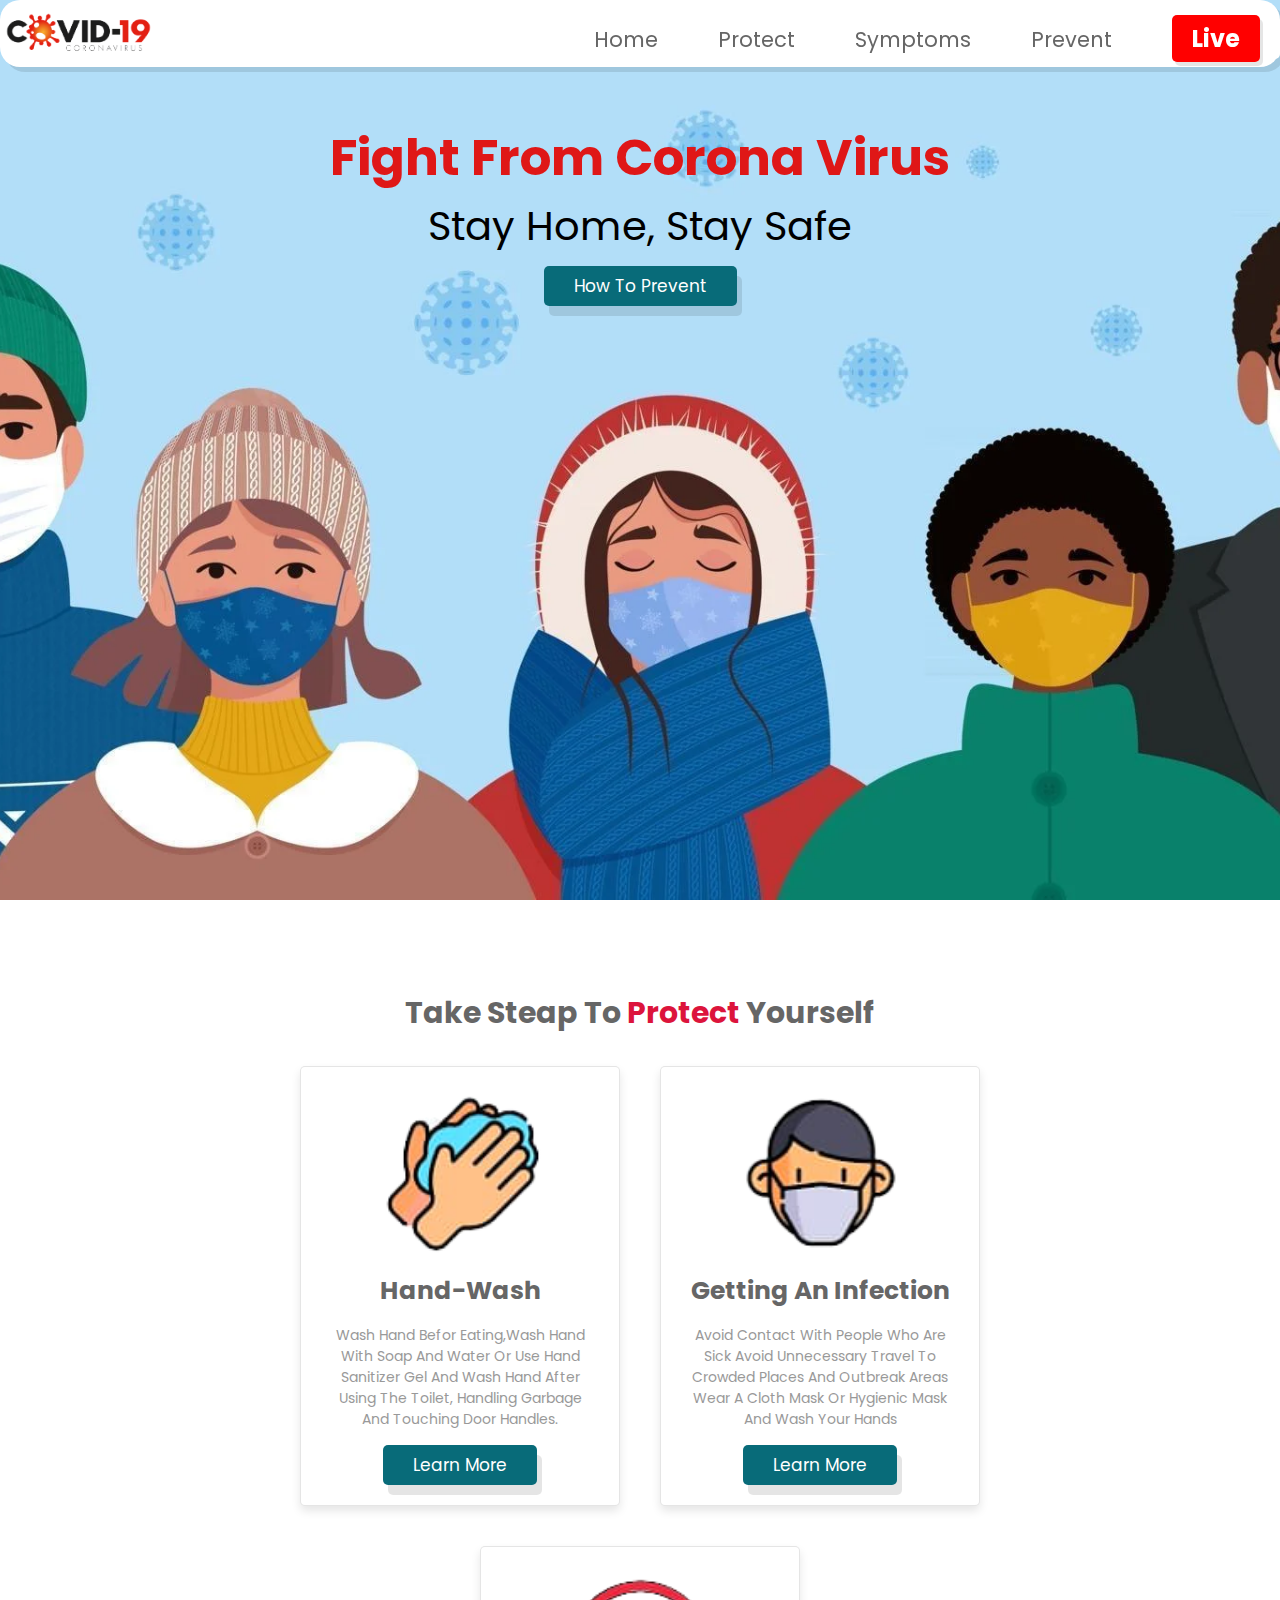
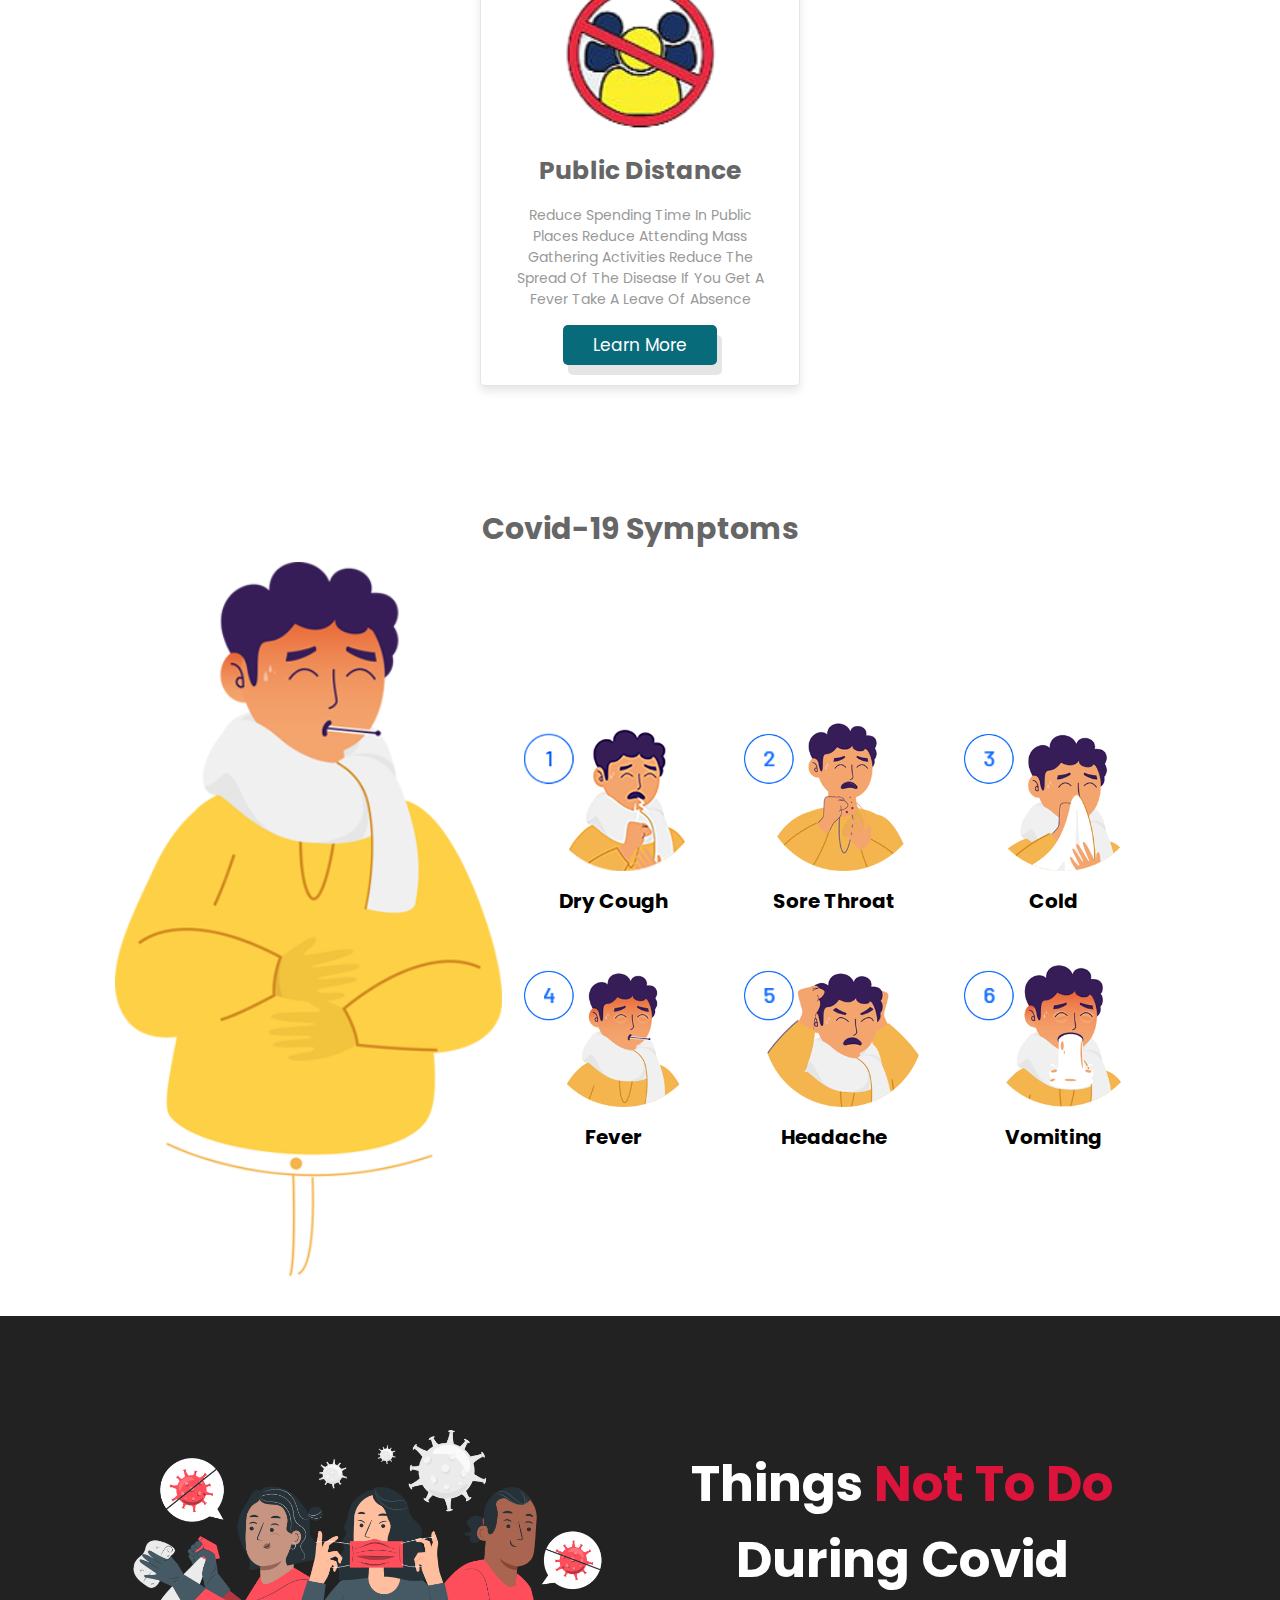
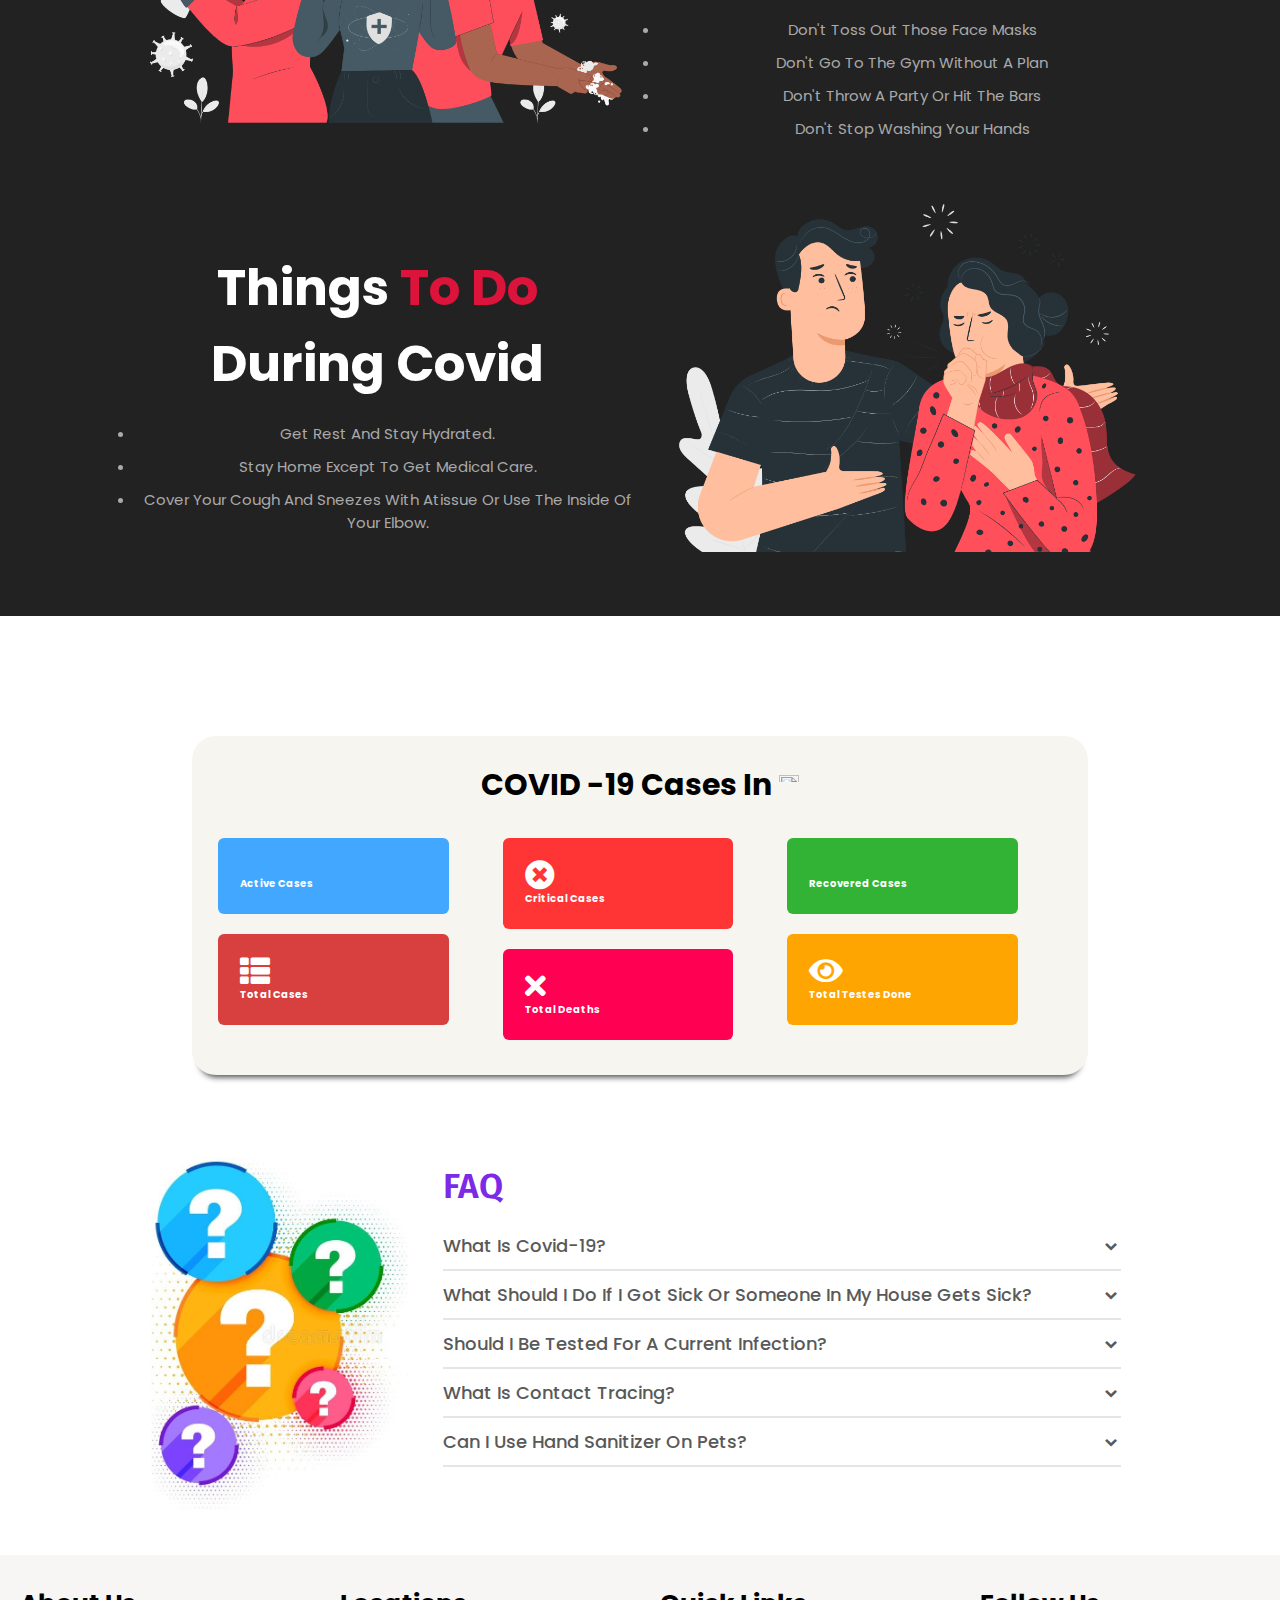
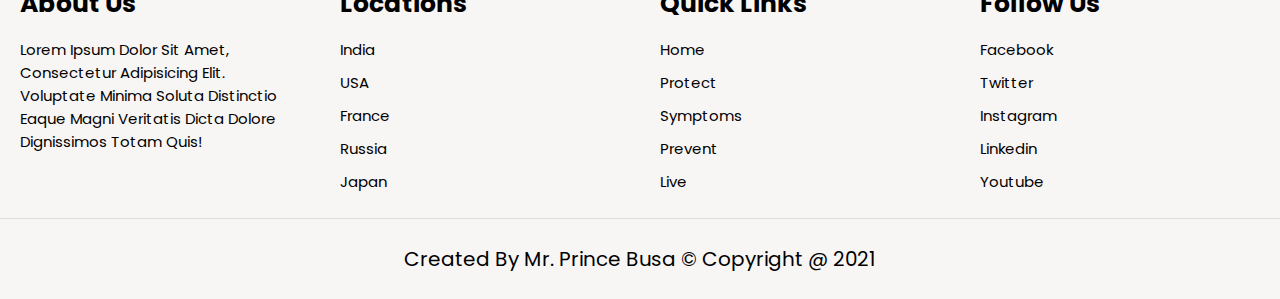
==== index.html @ fe10fa00 "my covid website" ====
<!DOCTYPE html>
<html lang="en">
<head>
    <meta charset="UTF-8">
    <meta http-equiv="X-UA-Compatible" content="IE=edge">
    <meta name="viewport" content="width=device-width, initial-scale=1.0">
    <title>Document</title>
    <link rel="stylesheet" href="style.css">
    <link href='https://unpkg.com/boxicons@2.0.7/css/boxicons.min.css' rel='stylesheet'>

    <link rel="stylesheet" href="https://cdnjs.cloudflare.com/ajax/libs/font-awesome/5.15.3/css/all.min.css">
</head>
<body>
    <header>
       <img class="logo" src="logo.png" alt="">

       <div id="menu" class="fas fa-bars"></div>

      <nav class="navbar">
          <a class="rf" href="#home">home</a>
          <a class="rf" href="#protect">protect</a>
          <a class="rf" href="#symptoms">symptoms</a>
          <a class="rf" href="#prevent">prevent</a>
          <a class="livebtn" href="#live" ><button class="btnlive">live</button></a>
      </nav>

    </header>

    <section class="home" id="home">

        <div class="content">
            <h1>fight from Corona Virus</h1>
            <h3>stay home, stay safe</h3>
            <a href="#" class="btn">how to prevent</a>
        </div>
    
    </section>
    <section class="protect" id="protect">
        <h1 class="heading">take steap to <span>protect</span> yourself</h1>

        <div class="box-container">
            <div class="box">
                <img src="img/one.png" alt="">
                <h3>hand-wash</h3>
                <p>wash hand befor eating,wash hand with soap and water or use hand sanitizer gel and wash hand after using the toilet, handling garbage and touching door handles.</p>
                <a href="#" class="btn">learn more</a>
            </div>

            <div class="box">
                <img src="img/two.png" alt="">
                <h3>getting an infection</h3>
                <p>avoid contact with people who are sick avoid unnecessary travel to crowded places and outbreak areas wear a cloth mask or hygienic mask and wash your hands</p>
                <a href="#" class="btn">learn more</a>
            </div>

            <div class="box">
                <img src="img/three.png" alt="">
                <h3>public distance</h3>
                <p>reduce spending time in public places reduce attending mass gathering activities reduce the spread of the disease if you get a fever take a leave of absence</p>
                <a href="#" class="btn">learn more</a>
            </div>
        </div>

    </section>

    <section class="symptoms" id="symptoms">

        <h1 class="heading">covid-19 symptoms</h1>
        <div class="column">

            <div class="main-image">
                <img src="img/main-symp-img.png" alt="">

            </div>

            <div class="box-container">
                <div class="box">
                    <img src="img/symp-a.png" alt="">
                    <h3>dry cough</h3>
                </div>

                <div class="box">
                    <img src="img/symp-b.png" alt="">
                    <h3>sore throat</h3>
                </div>

                <div class="box">
                    <img src="img/symp-c.png" alt="">
                    <h3>cold</h3>
                </div>

                <div class="box">
                    <img src="img/k.png" alt="">
                    <h3>fever</h3>
                </div>

                <div class="box">
                    <img src="img/symp-e.png" alt="">
                    <h3>headache</h3>
                </div>

                <div class="box">
                    <img src="img/symp-f.png" alt="">
                    <h3>vomiting</h3>
                </div>

            
            </div>
        </div>
    </section>
 
    <section class="prevent" id="prevent">
        <div class="row">
            <div class="image">
                <img src="img/do-img.png" alt="">
            </div>
            <div class="content">
                <h1 class="heading"> things <span>not to do</span> during covid</h1>
                <ul>
                    <li>Don't toss out those face masks</li>
                    <li>Don't go to the gym without a plan</li>
                    <li>Don't throw a party or hit the bars</li>
                    <li>Don't stop washing your hands</li>
                </ul>
            </div>
        </div>
        <div class="row">
            
            <div class="content">
                <h1 class="heading"> things <span>to do</span> during covid</h1>
                <ul>
                    <li>Get rest and stay hydrated. </li>
                    <li>Stay home except to get medical care.</li>
                    <li>Cover your cough and sneezes with atissue or use the inside of your elbow.</li>
                    
                </ul>
            </div>
            <div class="image">
                <img src="img/dont-img.png" alt="">
            </div>
        </div>
    </section>
    <div class="live" id="live">
        <div class="container">
            <h2>COVID -19 Cases in <span id="country"></span> <img src="" id="flag"></h2>
            <div class="board">
              <div class="card a"><i class="fa fa-tachometer"></i><h5>Active Cases</h5><span id="active"></span></div>
              <div class="card ca"><i class="fa fa-th-list"></i><h5>Total Cases</h5><span id="cases"></span></div>
              <div class="card cr"><i class="fa fa-times-circle"></i><h5>Critical Cases</h5><span id="critical"></span></div>
              <div class="card d"><i class="fa fa-times"></i><h5>Total Deaths</h5><span id="death"></span></div>
              <div class="card r"><i class="fa fa-check-square-o"></i><h5>Recovered Cases</h5><span id="recovered"></span></div>
              <div class="card t"><i class="fa fa-eye"></i><h5>Total Testes Done</h5><span id="tests"></span></div>
            </div>
        </div>
    </div>
    <div class="accordion">
        <div class="image-box">
          <img src="img/sd.jpg" alt="Accordion Image">
        </div>
        <div class="accordion-text">
          <div class="title">FAQ</div>
        <ul class="faq-text">
          <li>
            <div class="question-arrow">
              <span class="question">what is covid-19?</span>
              <i class="bx bxs-chevron-down arrow"></i>
            </div>
            <p>COVID-19 is a disease caused by a virus called SARS-CoV-2. Most people with COVID-19 have mild symptoms, but some people can become severely ill. Although most people with COVID-19 get better within weeks of illness, some people experience post-COVID conditions. Post-COVID conditions are a wide range of new, returning, or ongoing health problems people can experience more than four weeks after first being infected with the virus that causes COVID-19. Older people and those who have certain underlying medical conditions are more likely to get severely ill from COVID-19. Vaccines against COVID-19 are safe and effective.</p>
            <span class="line"></span>
          </li>
          <li>
            <div class="question-arrow">
              <span class="question">
                what should i do if i got sick or someone in my house gets sick?</span>
              <i class="bx bxs-chevron-down arrow"></i>
            </div>
            <p>People who have been in close contact with someone who has COVID-19—excluding people who have had COVID-19 within the past 3 months or who are fully vaccinated</p>
            <p>. People who have tested positive for COVID-19 within the past 3 months and recovered do not have to quarantine or get tested again as long as they do not develop new symptoms.</p>
            <p>. People who develop symptoms again within 3 months of their first bout of COVID-19 may need to be tested again if there is no other cause identified for their symptoms.</p>
            <p>.People who have been in close contact with someone who has COVID-19 are not required to quarantine if they have been fully vaccinated against the disease and show no symptoms. </p>
            <span class="line"></span>
          </li>
          <li>
            <div class="question-arrow">
              <span class="question">should i be tested for a current infection?</span>
              <i class="bx bxs-chevron-down arrow"></i>
            </div>
            <p>The following people should get tested for current COVID-19 infection:</p>
            <p>. People who have symptoms of COVID-19. People who have had a known exposure to someone with suspected or confirmed COVID-19. People who have come into close contact with someone with COVID-19 should be tested to check for infection:
                Fully vaccinated people should be tested 5–7 days after their last exposure.
                People who are not fully vaccinated should get tested immediately when they find out they are a close contact. If their test result is negative, they should get tested again 5–7 days after their last exposure or immediately if symptoms develop.
                People not fully vaccinated with COVID-19 vaccine who are prioritized for expanded community screening for COVID-19.</p>
            <span class="line"></span>
          </li>
          <li>
            <div class="question-arrow">
              <span class="question">what is contact tracing?</span>
              <i class="bx bxs-chevron-down arrow"></i>
            </div>
            <p>Contact tracing has been used for decades by state and local health departments to slow or stop the spread of infectious diseases.</p>
            <p>Contact tracing slows the spread of COVID-19 by

                Letting people know they may have been exposed to COVID-19 and should monitor their health for signs and symptoms of COVID-19
                Helping people who may have been exposed to COVID-19 get tested
                Asking people to self-isolate if they have COVID-19 or self-quarantine if they are a close contact of someone with COVID-19
                During contact tracing, the health department staff will not ask you for
                
                Money
                Social Security number
                Bank account information
                Salary information
                Credit card numbers
                </p>
            <span class="line"></span>
          </li>
          <li>
            <div class="question-arrow">
              <span class="question">can i use hand sanitizer on pets?</span>
              <i class="bx bxs-chevron-down arrow"></i>
            </div>
            <p>Do not wipe or bathe your pet with chemical disinfectants, alcohol, hydrogen peroxide, or other products, such as hand sanitizer, counter-cleaning wipes, or other industrial or surface cleaners. If you have questions about appropriate products for bathing or cleaning your pet, talk to your veterinarian. If your pet gets hand sanitizer on their skin or fur, rinse or wipe down your pet with water immediately. If your pet ingests hand sanitizer (such as by chewing the bottle) or is showing signs of illness after use, contact your veterinarian or pet poison control immediately. </p>
            <span class="line"></span>
          </li>
        </ul>
        </div>
      </div>
      <div class="footer">

        <div class="box-container">
    
            <div class="box">
                <h3>about us</h3>
                <p>Lorem ipsum dolor sit amet, consectetur adipisicing elit. Voluptate minima soluta distinctio eaque magni veritatis dicta dolore dignissimos totam quis!</p>
            </div>
    
            <div class="box">
                <h3>locations</h3>
                <a href="#">india</a>
                <a href="#">USA</a>
                <a href="#">france</a>
                <a href="#">russia</a>
                <a href="#">japan</a>
            </div>
    
            <div class="box">
                <h3>quick links</h3>
                <a href="#home">home</a>
                <a href="#protect">protect</a>
                <a href="#symptoms">symptoms</a>
                <a href="#prevent">prevent</a>
                <a href="#live">live</a>
                <!-- <a href="#">hand-wash</a> -->
            </div>
    
            <div class="box">
                <h3>follow us</h3>
                <a href="#">facebook</a>
                <a href="#">twitter</a>
                <a href="#">instagram</a>
                <a href="#">linkedin</a>
                <a href="#">youtube</a>
            </div>
    
        </div>
    
        <h1 class="credit"> created by <a href="#">mr. prince busa</a> &copy; copyright @ 2021 </h1>
    
    </div>
    
    <script src="https://cdnjs.cloudflare.com/ajax/libs/jquery/3.6.0/jquery.min.js"></script>
    <script src="style.js"></script>
</body>
</html>
---- style.css ----
@import url('https://fonts.googleapis.com/css2?family=Poppins:wght@100;200;300;400&display=swap');
@import url('https://fonts.googleapis.com/css2?family=Poppins:wght@200;300;400;500;600;700&display=swap');
@import url('https://fonts.googleapis.com/css2?family=Fira+Sans:wght@500;600&display=swap');

*{
    font-family: 'Poppins', sans-serif;
    margin: 0;
    padding: 0;
    box-sizing: border-box;
    text-decoration: none;
    outline: none;
    border: none;
    text-transform: capitalize;
    transition: all .3s cubic-bezier(.38,1.15,.7,1.12);
}
html{
    font-size: 62.5%;
    overflow-x: hidden;
}
header{
    width: 100%;
    display: flex;
    align-items: center;
    justify-content: space-between;
    position: fixed;
    top: 0; left: 0;
    z-index: 1000; 
    background-color: #fff;
    
    border-radius: 20px;
    box-shadow: 0.5rem .5rem rgba(0,0,0,.1);

    
}
header.sticky{
    background:#fff;
    box-shadow: 0 .5rem 1rem rgba(0,0,0,.1);
}
.logo{
    height: 67px;
    width: 15.7rem;
}
.navbar a{
    font-size: 2.1rem;
    margin-left: 01.7rem;
    padding:.5rem 2rem;
    border-radius: .5rem;
    background-color: #fff;
    color: #666;

}
.btnlive{
    display: inline-block;
    padding: .6rem 2rem;
    color: #fff;
    background: red;
    border-radius: .5rem;
    box-shadow: 0.3rem .4rem rgba(0,0,0,.1);
    margin-top: 1rem;
    font-weight: bolder;
    font-size: 2.4rem;
}
.btnlive:hover{
    background-color: brown;
}

.navbar .rf:hover{
    background-color: brown;
    color: white;
    box-shadow: 0 .5rem 1rem rgba(0,0,0,.1);
}
#menu{
    font-size: 3rem;
    cursor: pointer;
    display: none;
}
section{
    min-height: 100vh;
    padding: 1rem 9%;
    padding-top: 7rem;
    padding-top: 60px;
}
.home{
    background: url(lo.webp)no-repeat;
    background-size: cover;
    background-position: center;
    background-attachment: fixed;
    padding-top: 9rem;
}
.content{
    text-align: center;
    padding-top: 3rem;
}
.content h1{
    font-size: 5rem;
    color: rgb(223, 23, 23);
}
.content h3{
    font-size: 4rem;
    font-weight: normal;
    color: rgb(0, 0, 0);
}
.btn{
    display: inline-block;
    padding: .7rem 3rem;
    color: #fff;
    background: rgb(8, 107, 121);
    border-radius: .5rem;
    box-shadow: 0.5rem 1rem rgba(0,0,0,.1);
    margin-top: 1rem;
    font-size: 1.7rem;
}
.btn:hover{
    background: darkred;
}
.heading{
    font-size: 3rem;
    color: #666;
    margin-top: 2rem;
}
.heading span{
    color: crimson;
}
.protect .heading{
    text-align: center;
    padding: 1rem;
}
.protect .box-container{
    display: flex;
    align-items: center;
    justify-content: center;
    flex-wrap: wrap;
}
.protect .box-container .box{
    background: #fff;
    border: .1rem solid rgba(0,0,0,.1);
    padding: 2rem;
    margin: 2rem;
    width: 32rem;
    border-radius: .5rem;
    box-shadow: 0 .5rem 1rem rgba(0,0,0,.1);
    text-align: center;
}
.protect .box-container .box img{
    height: 17rem;
    width: 17rem;
}
.protect .box-container .box h3{
    font-size: 2.5rem;
    color: #666;
    padding: 1rem 0;
}
.protect .box-container .box p{
    font-size: 1.4rem;
    color: #999;
    padding: .5rem;
}
.protect .box-container .box:hover{
    transform: translateY(-1rem);
}
.heading{
    text-align: center;
    padding: 1rem;
}
.symptoms{
    background: url(img/background-img.jpg);
    background-size: cover;
    background-position: center;
    background-attachment: fixed;
}
.symptoms .column{
    display: flex;
    align-items: center;
    justify-content: center;
}
.symptoms .column .main-image img{
    width: 43vh;
}
.symptoms .column .box-container{
    display: flex;
    align-items: center;
    justify-content: center;
    flex-wrap: wrap;
}
.symptoms .column .box-container .box{
    margin: 1rem;
    text-align: center;
}
.symptoms .column .box-container .box img{
    width: 20rem;
    padding: 1rem;
}
.symptoms .column .box-container .box h3{
    font-size: 2rem;
}
.header div{
    margin-right: 5rem;
}
.prevent{
    background: #222;
}
.prevent .row{
    display: flex;
    align-items: center;
    justify-content: center;
    flex-wrap: wrap;
    padding: 2rem 0;
}
.prevent .row .image{
    flex: 1 1 37rem;
    height: 35rem;
    text-align: center;
}
.prevent .row .image img{
    height: 100%;
    width: 100%;
    object-fit: cover;
}
.prevent .row .content{
    padding: 2rem 0;
    flex: 1 1 37rem;
}
.prevent .row .content .heading{
    color: #fff;
}
.prevent .content ul li{
    margin-left: 2rem;
    font-size: 1.5rem;
    color: #aaa;
    margin-top: 1rem;
    
}
.prevent .content ul{
    text-decoration: none;
}
hr{
    width: 1rem;
    color: black;

}
.accordion{
    display: flex;
    
    width: 100%;
    align-items: center;
    justify-content: center;
    background: #fff;
    border-radius: 25px;
    padding: 45px 90px 45px 60px;
  }
  .accordion .image-box{
    height: 360px;
    width: 300px;
    margin-right: 1.3rem;
  }
  .accordion .image-box img{
    height: 100%;
    width: 100%;
    object-fit: contain;
  }
  .accordion .accordion-text{
    width: 60%;
  }
  .accordion .accordion-text .title{
    font-size: 35px;
    font-weight: 600;
    color: #7d2ae8;
    font-family: 'Fira Sans', sans-serif;
  }
  .accordion .accordion-text .faq-text{
    margin-top: 25px;
    height: 263px;
    overflow-y: auto;
  }
  .faq-text::-webkit-scrollbar{
    display: none;
  }
  .accordion .accordion-text li{
    list-style: none;
    cursor: pointer;
  }
  .accordion-text li .question-arrow{
    display: flex;
    align-items: center;
    justify-content: space-between;
  }
  .accordion-text li .question-arrow .question{
    font-size: 18px;
    font-weight: 500;
    color: #595959;
    transition: all 0.3s ease;
  }
  .accordion-text li .question-arrow .arrow{
    font-size: 20px;
    color: #595959;
    transition: all 0.3s ease;
  }
  .accordion-text li.showAnswer .question-arrow .arrow{
    transform: rotate(-180deg);
  }
  .accordion-text li:hover .question-arrow .question,
  .accordion-text li:hover .question-arrow .arrow{
    color: #7d2ae8;
  }
  .accordion-text li.showAnswer .question-arrow .question,
  .accordion-text li.showAnswer .question-arrow .arrow{
    color: #7d2ae8;
  }
  .accordion-text li .line{
    display: block;
    height: 2px;
    width: 100%;
    margin: 10px 0;
    background: rgba(0, 0, 0, 0.1);
  }
  .accordion-text li p{
    width: 92%;
    font-size: 15px;
    font-weight: 500;
    color: #595959;
    display: none;
  }
  .accordion-text li.showAnswer p{
    display: block;
  }
  .live{
      margin-bottom: 3rem;
      padding-top: 12rem;
  }
  .container {
      padding-top: 5rem;
    z-index: 1;
    width: 70%;
    margin: 0 auto;
      border-radius: 24px;
      background: #F6F5F0;
      padding: 2%;
      box-shadow: 0px 10px 6px -8px rgba(0,0,0,0.75);
  }
  .board {
      column-count: 3;
      column-gap: 1rem;
  }
  .container h2 {
      margin: 0 0 30px;
      text-align: center;
      font-size: 3rem;
  }
  img#flag {
      height: 20px;
      width: 20px;
  }
  .card {
      width: 84%;
      background: #ccc;
      padding: 8%;
      margin-bottom: 20px;
      border-radius: 6px;
      color: #fff;
  }
  .card.a {
      background: #41a7ff;
  }
  .card.cr {
      background: #ff3434;
  }
  .card.r {
      background: #32b336;
  }
  .card.ca {
      background: #d83f3f;
  }
  .card.d {
      background: #ff0053;
  }
  .card.t {
      background: #ffa501;
  }
  .card h5 {
      margin: 0;
      font-size: 1rem;
  }
  .card span {
      font-size: 3rem;
      font-weight: 700;
      letter-spacing: 4px;
  }
  .card i {
      font-size: 3rem;
  }
  .footer{
    background: rgb(248, 245, 245);
    background-size: cover;
    background-position: center;
    background-attachment: fixed;
}

.footer .box-container{
    display: flex;
    flex-wrap: wrap;
}

.footer .box-container .box{
    flex:1 1 25rem;
    margin:2rem;
}

.footer .box-container .box h3{
    font-size: 2.5rem;
    color:var(--blue);
    padding:1rem 0;
}

.footer .box-container .box p{
    font-size: 1.5rem;
    color:var(--dark-blue);
    padding:.5rem 0;
}

.footer .box-container .box a{
    font-size: 1.5rem;
    color:var(--dark-blue);
    padding:.5rem 0;
    display: block;
}

.footer a:hover{
    text-decoration: underline;
}

.footer .credit{
    font-size: 2rem;
    font-weight: normal;
    text-align: center;
    border-top: .1rem solid rgba(0,0,0,.1);
    padding:2.5rem 1rem;
    color:var(--dark-blue);
}

.footer .credit a{
    color:var(--blue);
}



@media (max-width:1200px){

    html{
        font-size: 55%;
    }
}

@media (max-width:991px){
    
    #menu{
        display: block;
        margin-right: 2rem;
    }
    .navbar{
        position: absolute;
        top: 100%; left: 0;
        width: 100%;
        background: #fff;
        padding: 2rem;
        border-top: .1rem solid rgba(0,0,0,.1);
        transform-origin: top;
        transform: scaleY(0);
        opacity: 0;
    }
    .navbar.nav-toggle{
        transform: scaleY(1);
        opacity: 1;
    }
    .navbar a{
        display: block;
        margin: 1.5rem 0;
        font-size: 2rem;
    }
    .fa-times{
        transform: rotate(180deg);
    }
    .symptoms .column .main-image{
        display: none;
    }
}
@media (max-width:768px){

    html{
        font-size: 50%;
    }
    .content h1{
        font-size: 4rem;
    }
    .content h3{
        font-size: 3.5rem;
    }
}
@media (max-width:450px){

    .content h1{
        font-size: 3.5rem;
    }
    .content h3{
        font-size: 2.5rem;
    }
}
@media (max-width: 994px) {
    body{
      padding: 40px 20px;
    }
    .accordion{
      max-width: 100%;
      padding: 45px 60px 45px 60px;
    }
    .accordion .image-box{
      height: 360px;
      width: 220px;
    }
    .accordion .accordion-text{
      width: 63%;
    }
  }
  @media (max-width: 820px) {
    .accordion{
      flex-direction: column;
    }
    .accordion .image-box{
      height: 360px;
      width: 300px;
      
      width: 100%;
      border-radius: 25px;
      padding: 30px;
    }
    .accordion .accordion-text{
      width: 100%;
      margin-top: 30px;
    }
  }
  @media (max-width: 538px) {
    .accordion{
      padding: 25px;
    }
    .accordion-text li p{
      width: 98%;
    }
  }
  @media screen and (max-width: 768px){
    .board {
      column-count: 2;
    }
    .card span {
      font-size: 2.5rem;
    }
  }
  @media screen and (max-width: 500px){
    .board {
      column-count: 1;
    }
  }
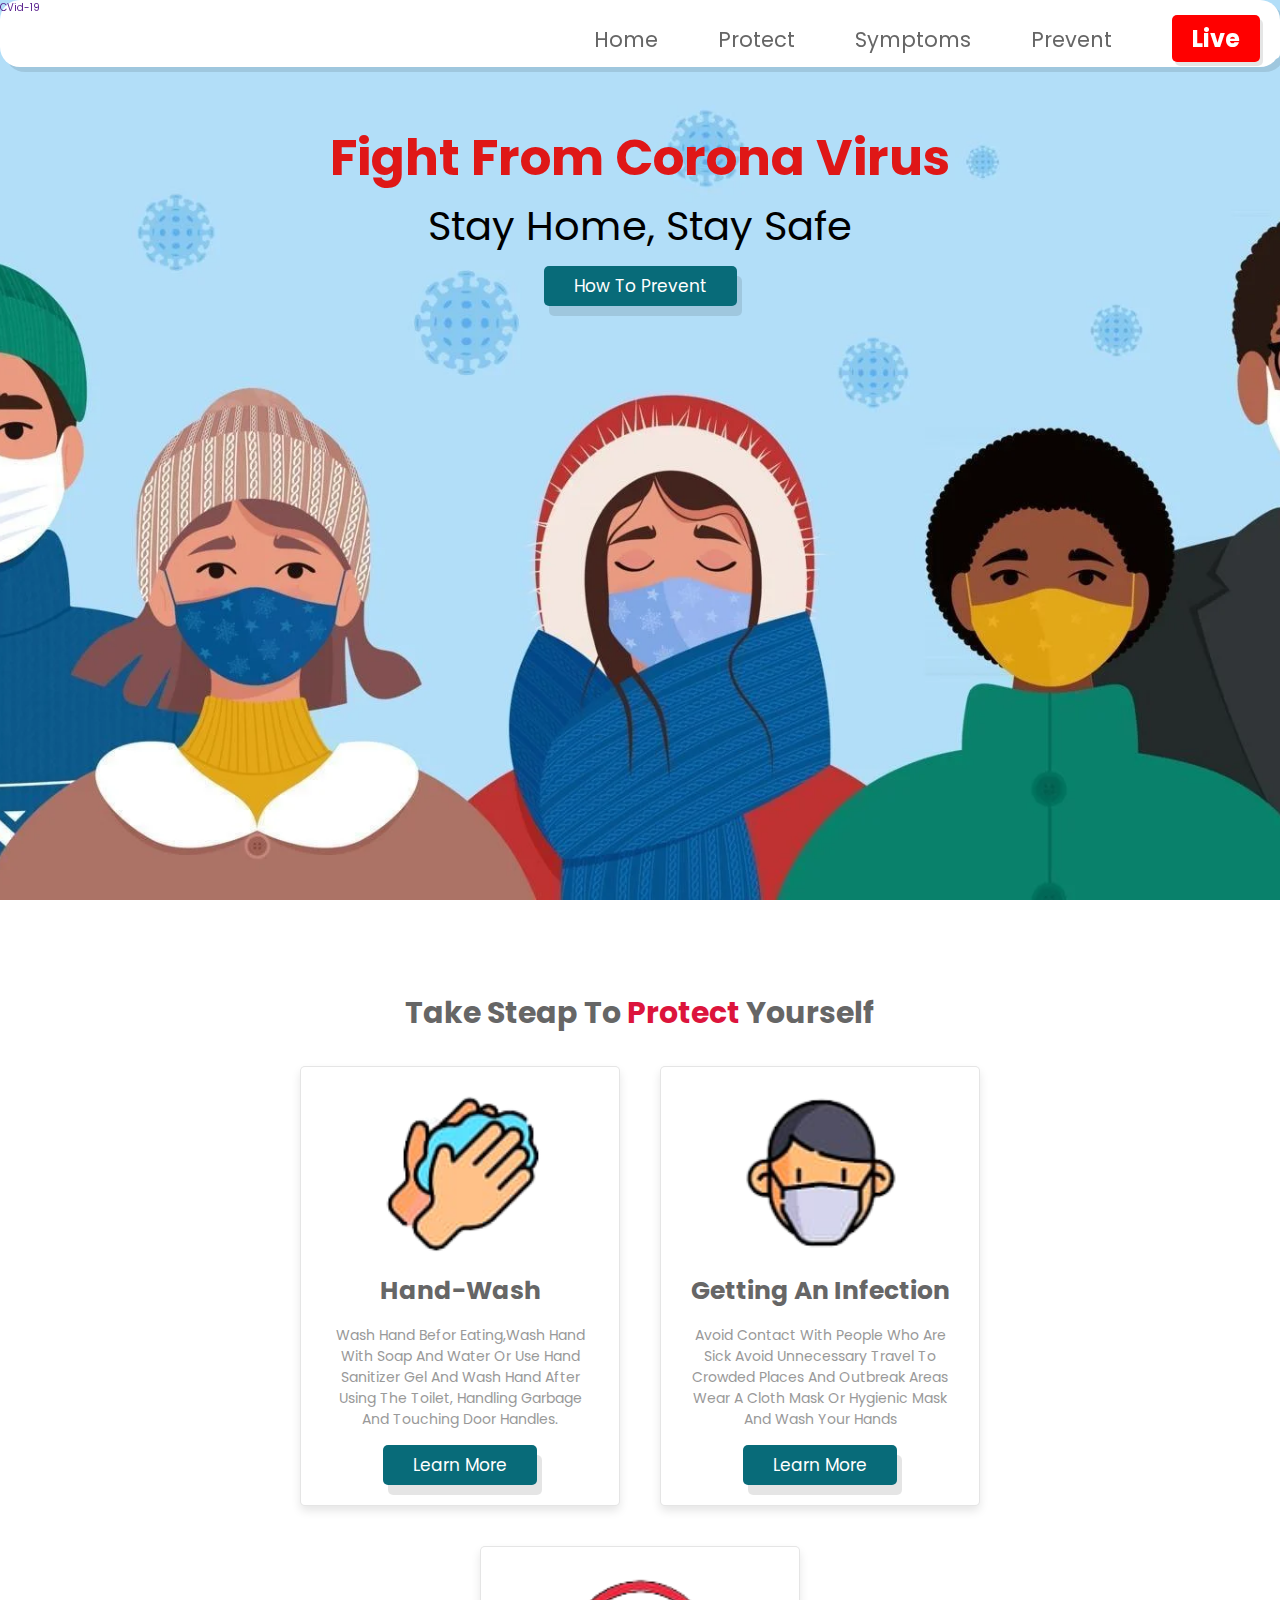
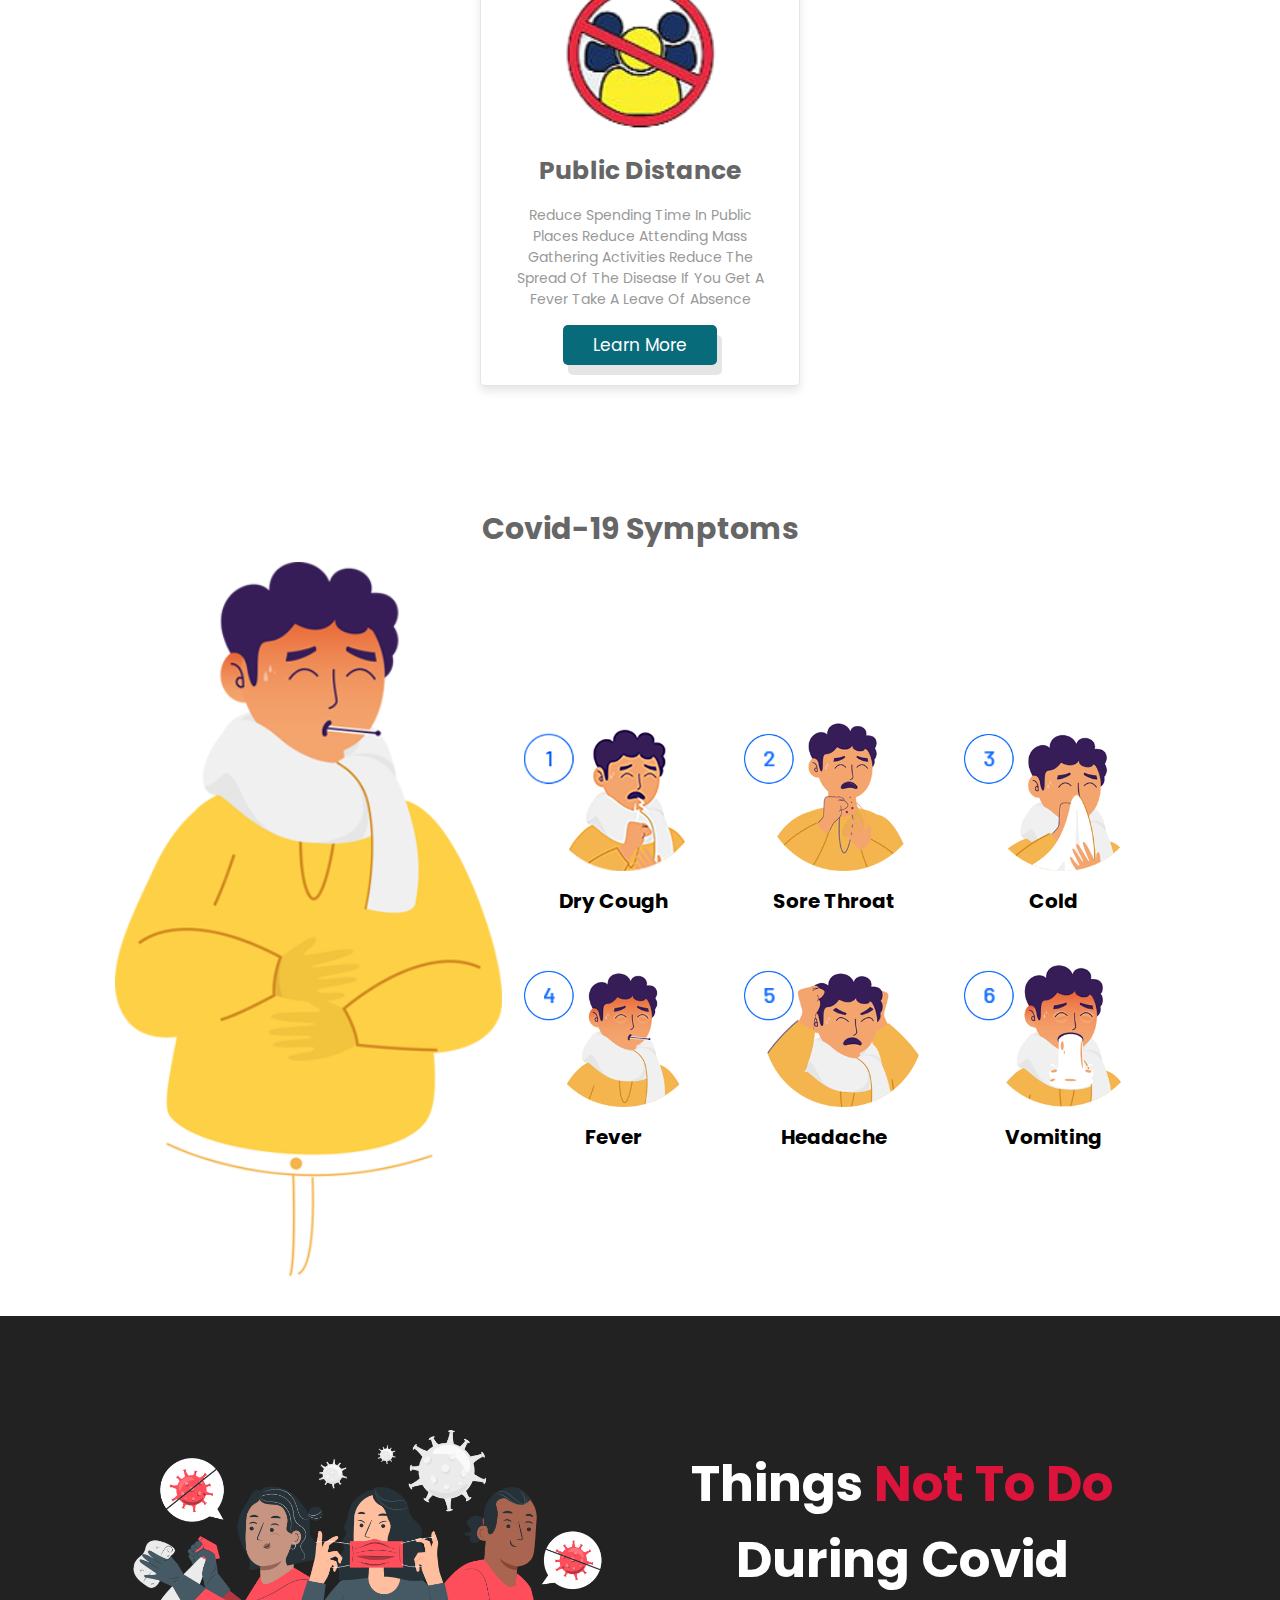
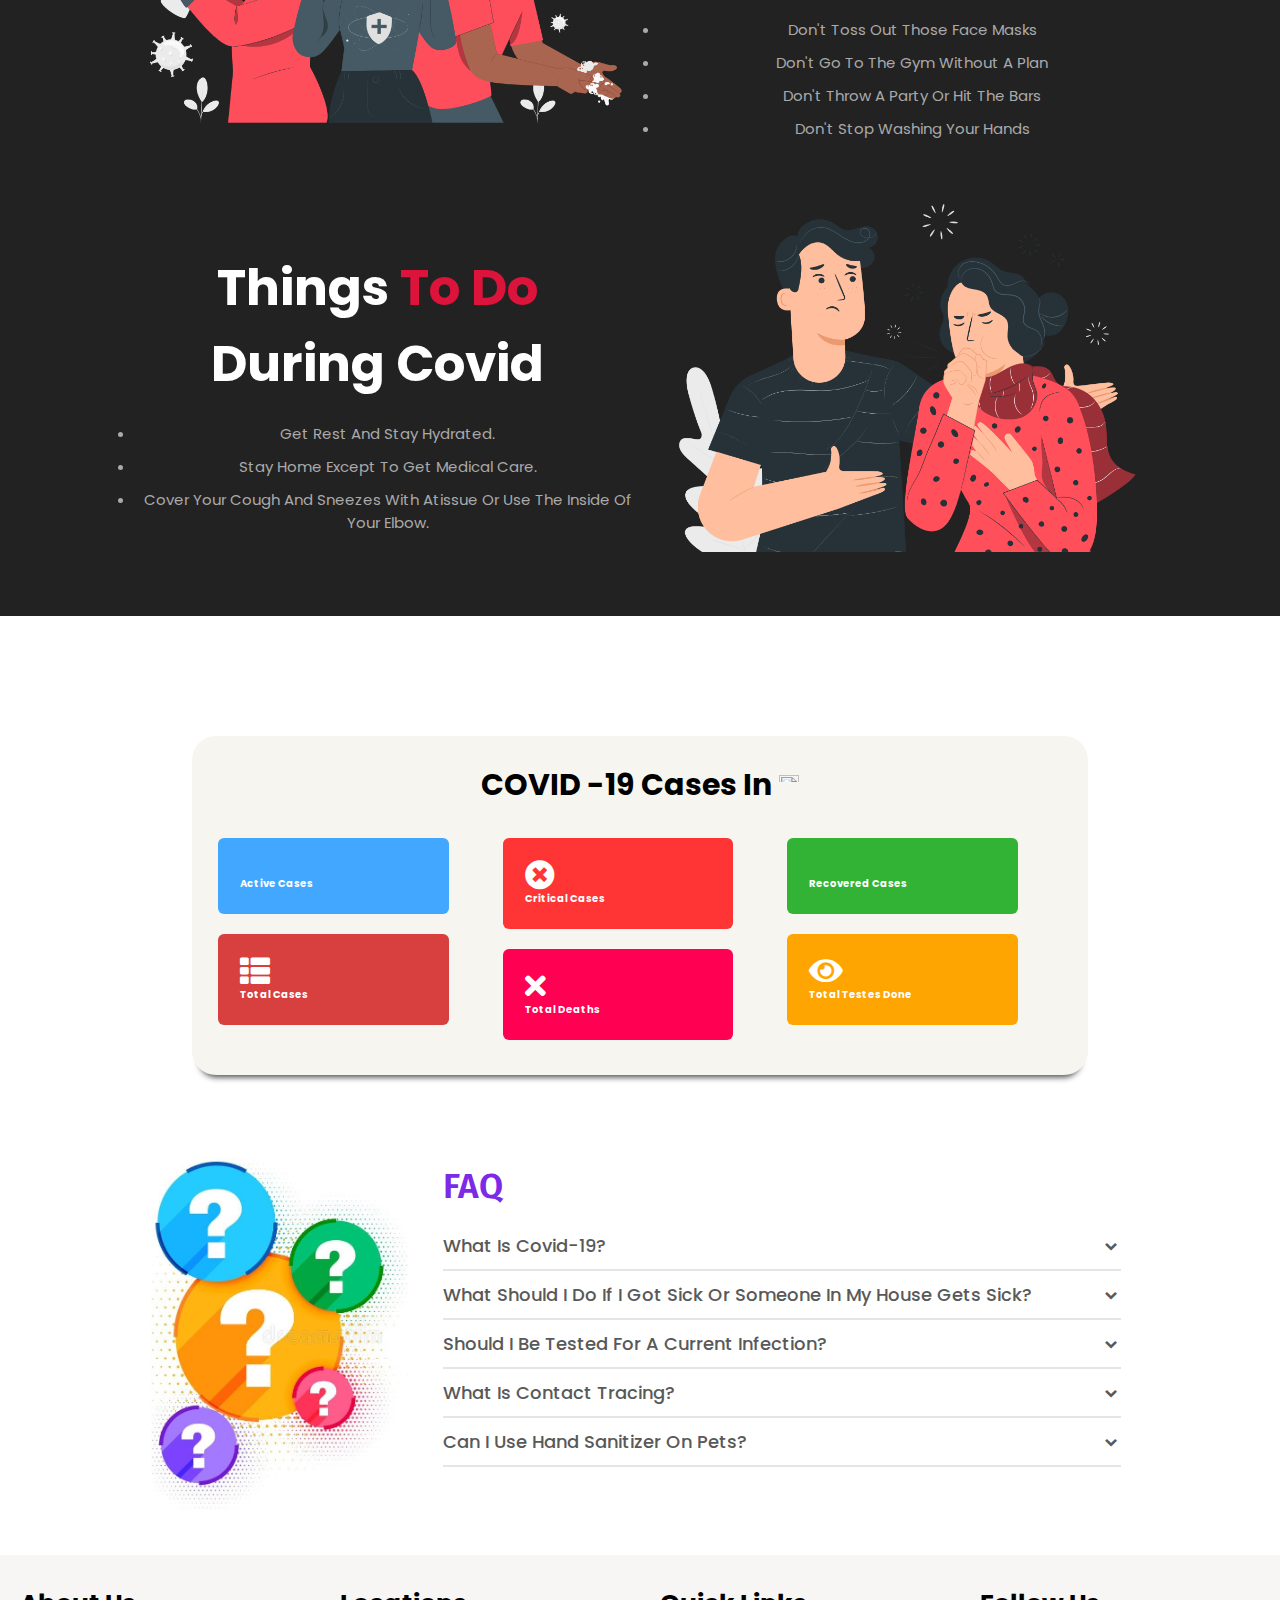
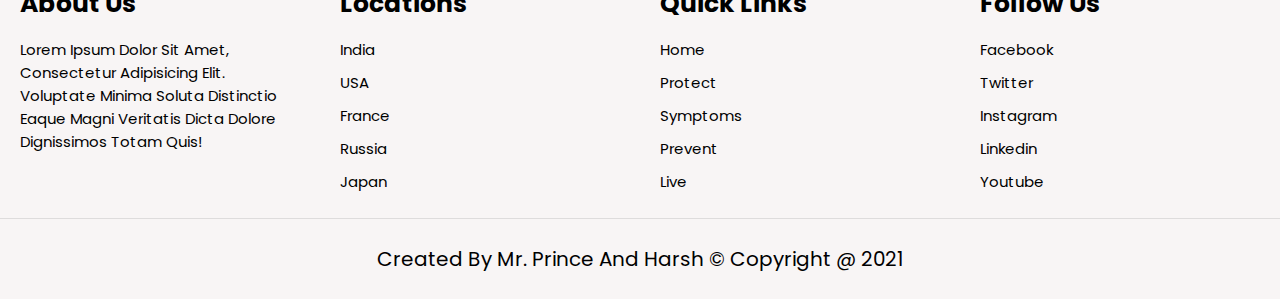
==== commit 4a5561bd: "Update index.html" ====
--- a/index.html
+++ b/index.html
@@ -12,7 +12,7 @@
 </head>
 <body>
     <header>
-       <img class="logo" src="logo.png" alt="">
+       <a href="" class="logo">c<span><img class="ro" src="img/ro.png" alt=""></span>vid-19</a>
 
        <div id="menu" class="fas fa-bars"></div>
 
@@ -263,7 +263,7 @@
     
         </div>
     
-        <h1 class="credit"> created by <a href="#">mr. prince busa</a> &copy; copyright @ 2021 </h1>
+        <h1 class="credit"> created by <a href="#">mr. prince and harsh</a> &copy; copyright @ 2021 </h1>
     
     </div>
     
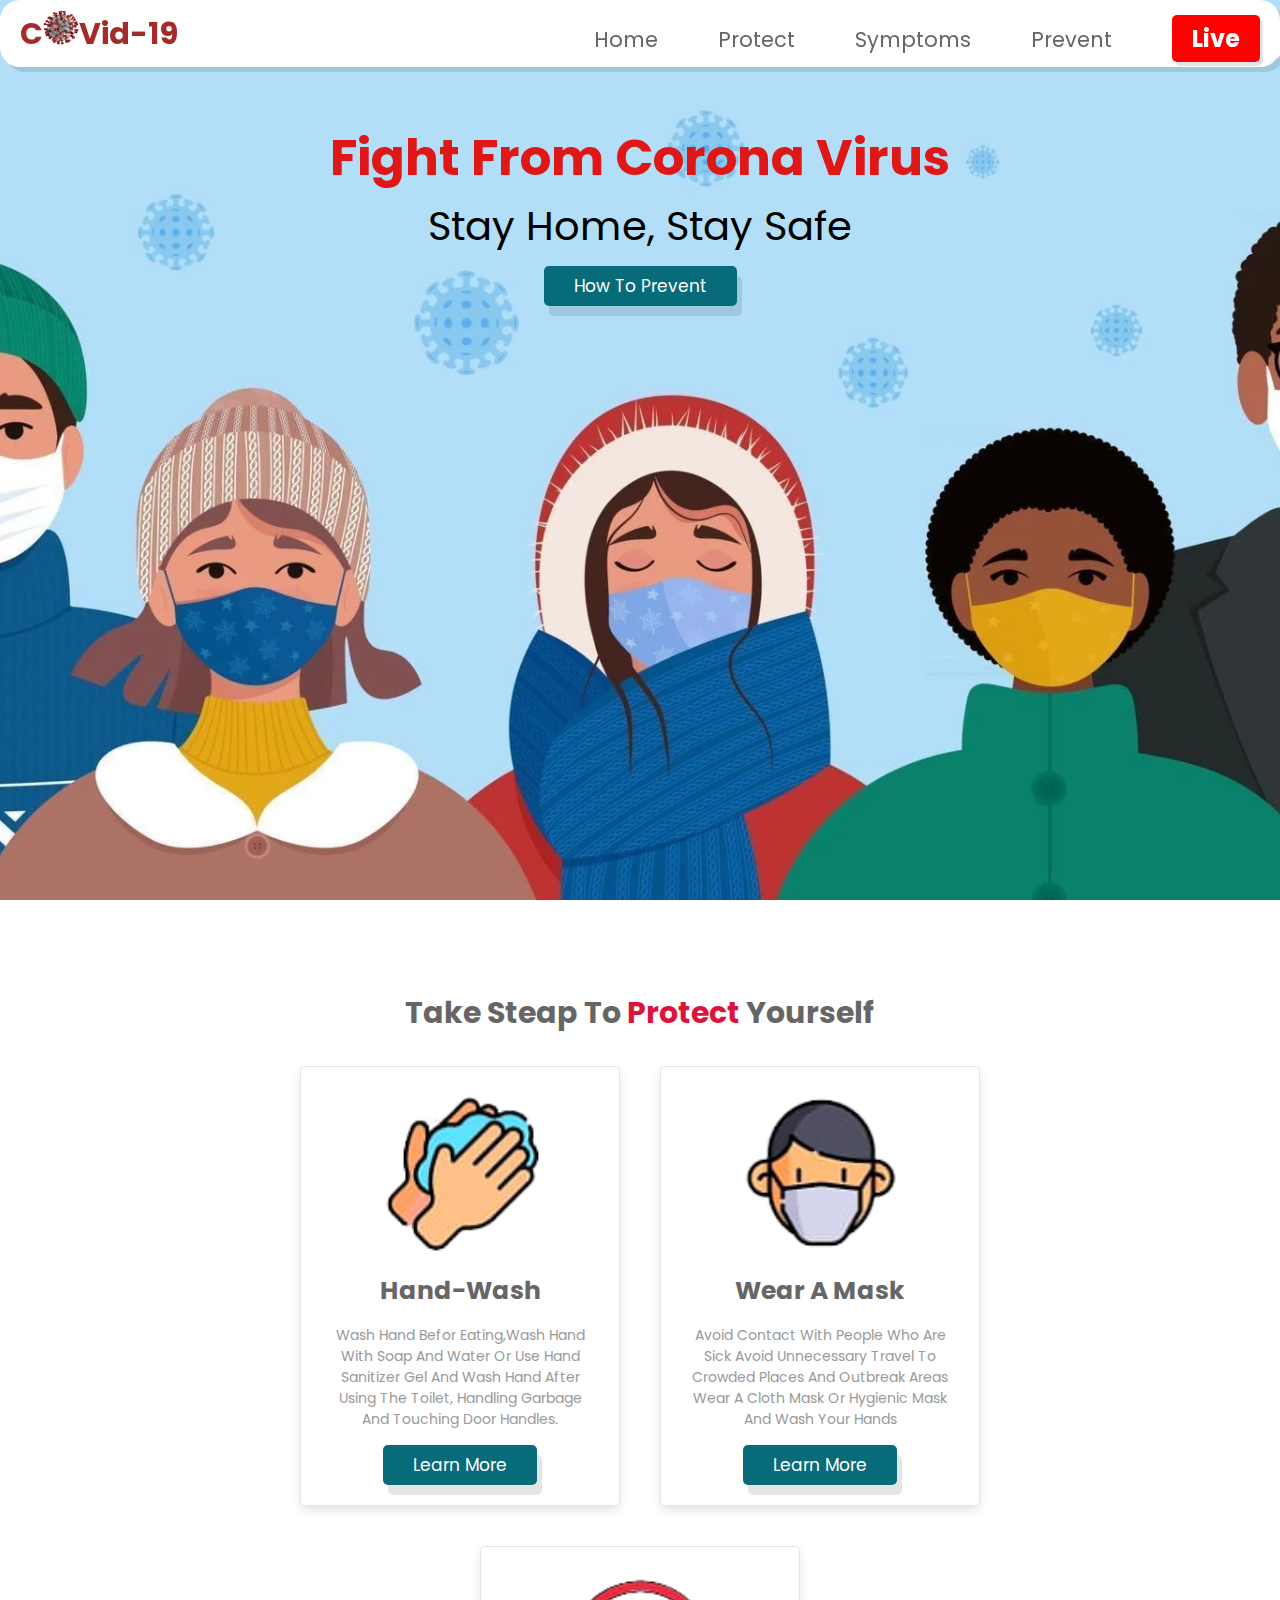
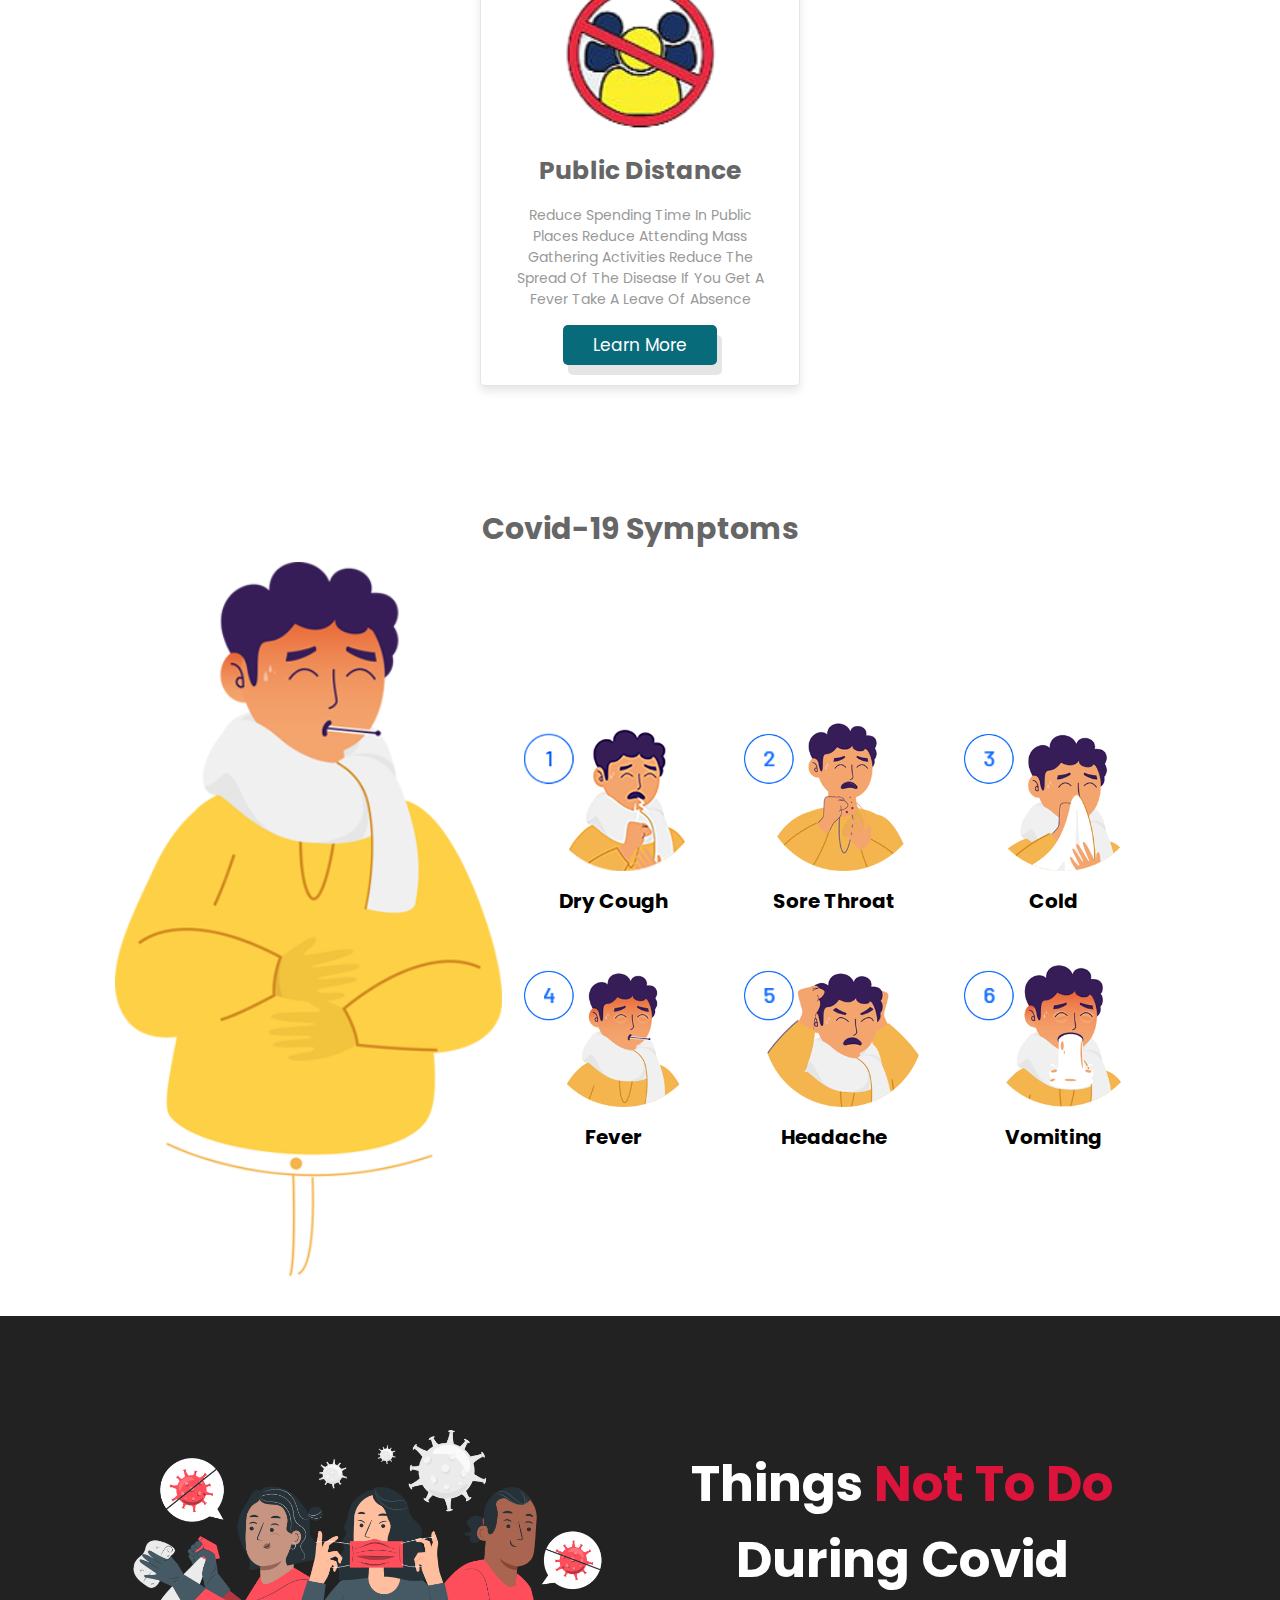
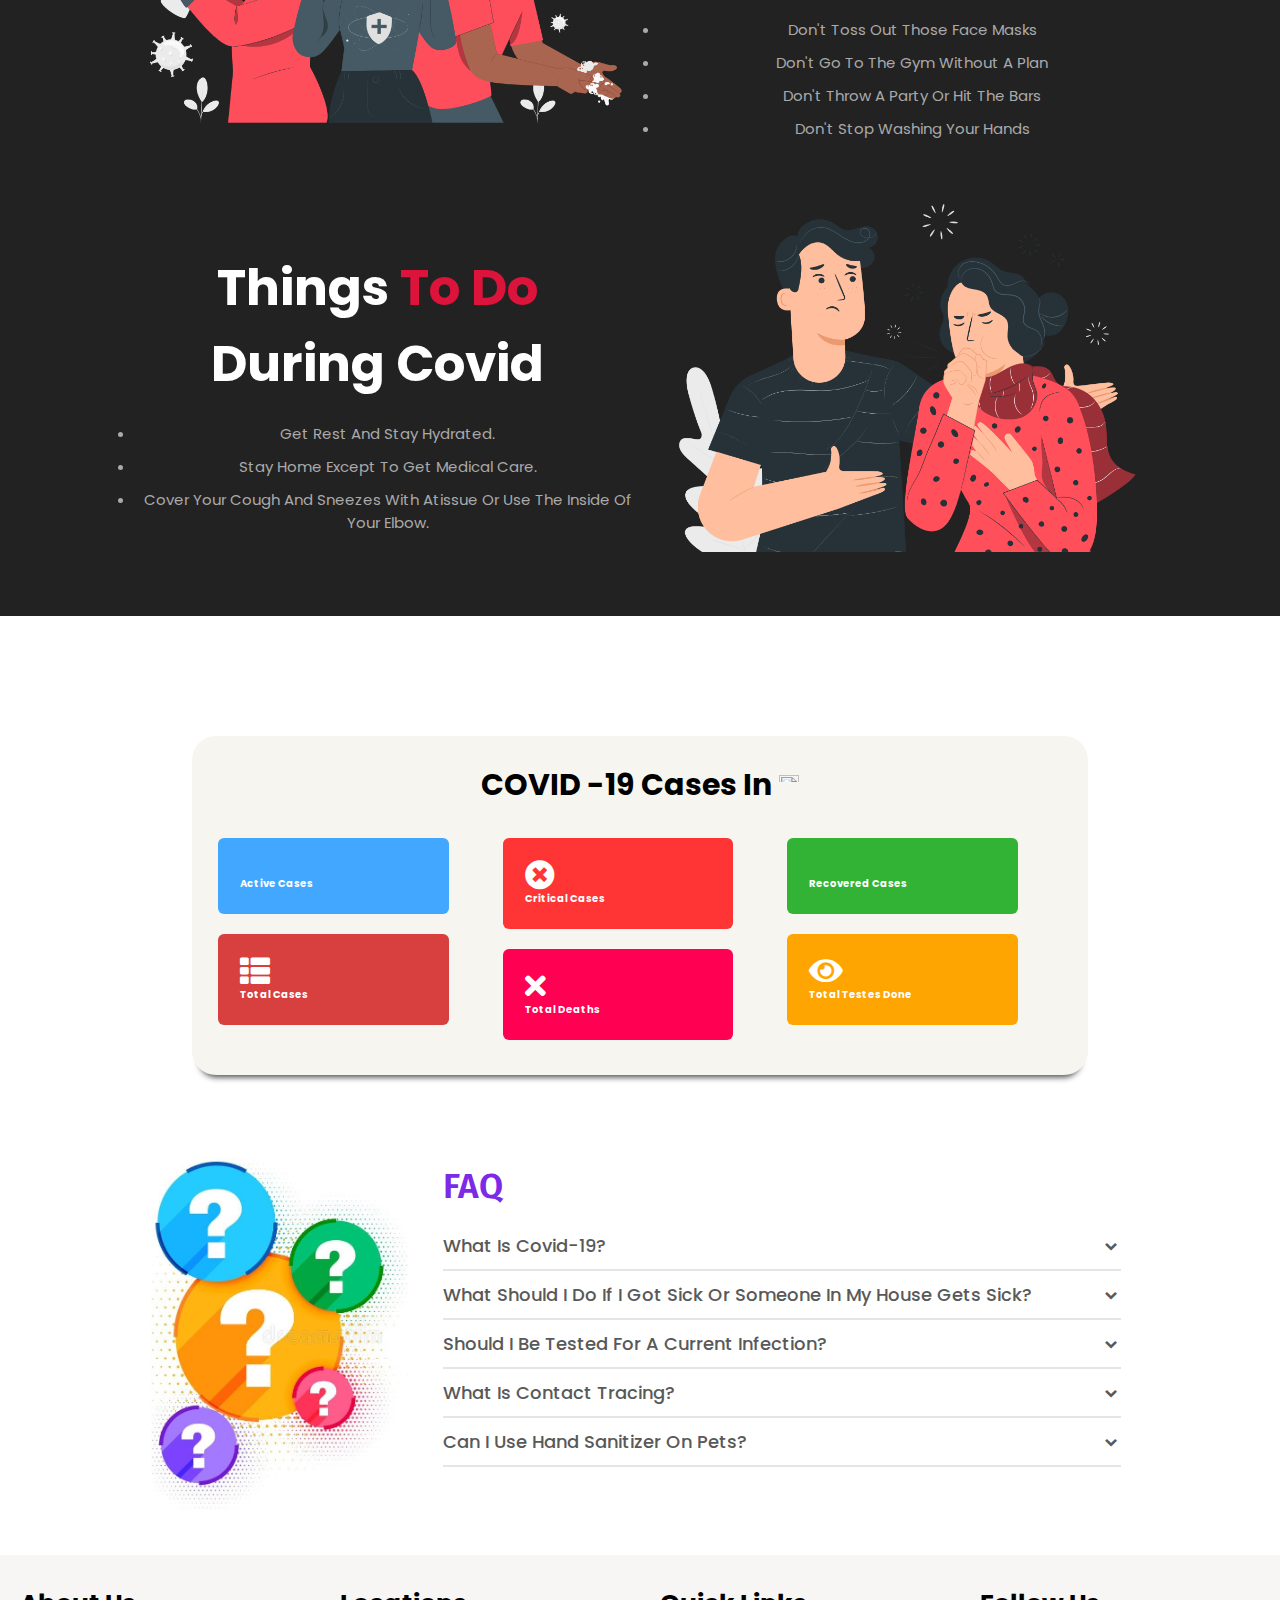
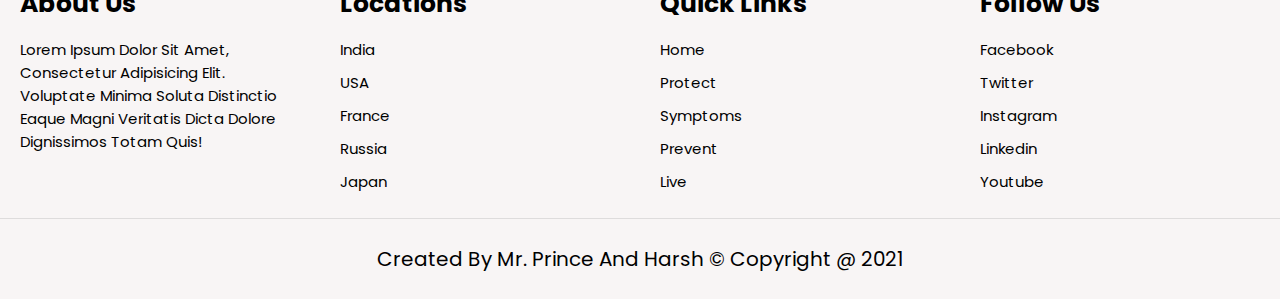
==== commit ff55ab10: "hello" ====
--- a/index.html
+++ b/index.html
@@ -31,7 +31,7 @@
         <div class="content">
             <h1>fight from Corona Virus</h1>
             <h3>stay home, stay safe</h3>
-            <a href="#" class="btn">how to prevent</a>
+            <a href="home.html" class="btn">how to prevent</a>
         </div>
     
     </section>
@@ -43,21 +43,21 @@
                 <img src="img/one.png" alt="">
                 <h3>hand-wash</h3>
                 <p>wash hand befor eating,wash hand with soap and water or use hand sanitizer gel and wash hand after using the toilet, handling garbage and touching door handles.</p>
-                <a href="#" class="btn">learn more</a>
+                <a href="https://www.cdc.gov/handwashing/when-how-handwashing.html" class="btn">learn more</a>
             </div>
 
             <div class="box">
                 <img src="img/two.png" alt="">
-                <h3>getting an infection</h3>
+                <h3>wear a mask</h3>
                 <p>avoid contact with people who are sick avoid unnecessary travel to crowded places and outbreak areas wear a cloth mask or hygienic mask and wash your hands</p>
-                <a href="#" class="btn">learn more</a>
+                <a href="https://www.cdc.gov/coronavirus/2019-ncov/prevent-getting-sick/about-face-coverings.html" class="btn">learn more</a>
             </div>
 
             <div class="box">
                 <img src="img/three.png" alt="">
                 <h3>public distance</h3>
                 <p>reduce spending time in public places reduce attending mass gathering activities reduce the spread of the disease if you get a fever take a leave of absence</p>
-                <a href="#" class="btn">learn more</a>
+                <a href="https://www.cdc.gov/coronavirus/2019-ncov/prevent-getting-sick/prevention.html" class="btn">learn more</a>
             </div>
         </div>
 
--- a/style.css
+++ b/style.css
@@ -13,6 +13,12 @@
     text-transform: capitalize;
     transition: all .3s cubic-bezier(.38,1.15,.7,1.12);
 }
+
+header .go{
+    font-size: 3rem;
+    font-weight: bolder;
+    color: brown;
+}
 html{
     font-size: 62.5%;
     overflow-x: hidden;
@@ -36,9 +42,29 @@
     background:#fff;
     box-shadow: 0 .5rem 1rem rgba(0,0,0,.1);
 }
+/* header a{
+    font-size: 3rem;
+    font-weight: bolder;
+    color: brown;
+} */
 .logo{
+    margin-left: 2rem;
     height: 67px;
-    width: 15.7rem;
+    width: 15.9rem;
+    display: flex;
+    align-items: center;
+}
+.ro{
+    height: 35px;
+    width: 3.6rem;
+
+}
+.ro{
+    animation: gocorona 3s linear infinite;
+}
+@keyframes gocorona{
+    0% { transform: rotate(0);}
+    100% { transform: rotate(360deg);}
 }
 .navbar a{
     font-size: 2.1rem;
@@ -60,6 +86,11 @@
     font-weight: bolder;
     font-size: 2.4rem;
 }
+header .logo{
+    font-size: 3rem;
+    font-weight: bolder;
+    color: brown;
+}
 .btnlive:hover{
     background-color: brown;
 }
@@ -80,6 +111,7 @@
     padding-top: 7rem;
     padding-top: 60px;
 }
+
 .home{
     background: url(lo.webp)no-repeat;
     background-size: cover;
@@ -557,4 +589,9 @@
     .board {
       column-count: 1;
     }
+  }
+  @media (max-width: 810px) {
+      header{
+          height: 7rem;
+      }
   }